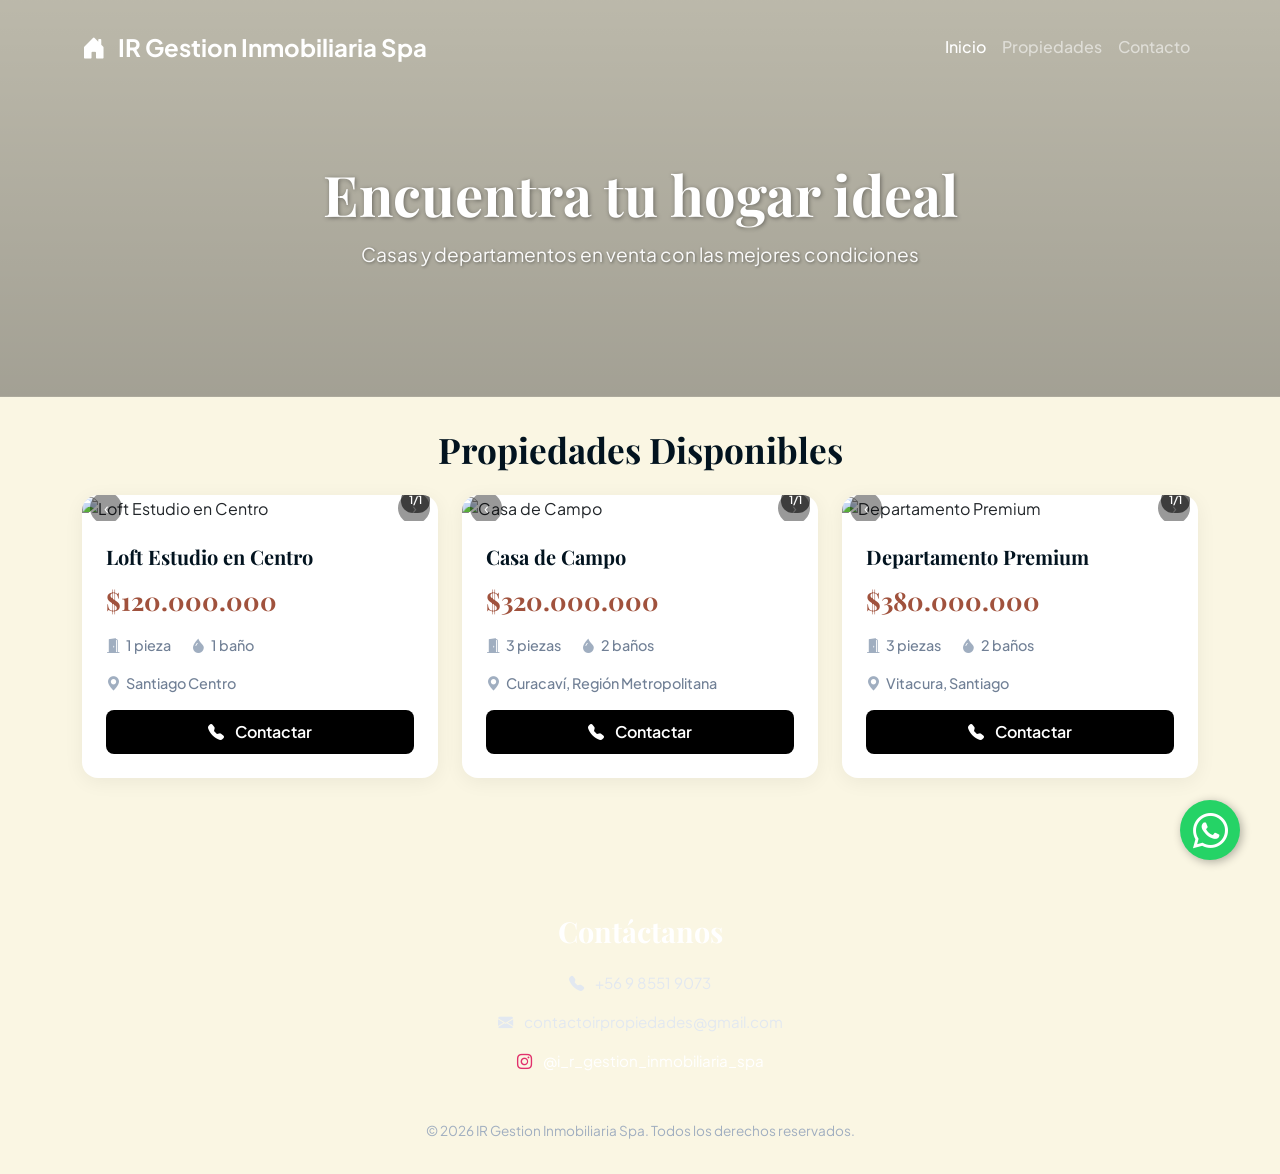
==== index.html @ 055c5210 "version mejorada web" ====
<!DOCTYPE html>
<html lang="es">
<head>
    <meta charset="UTF-8">
    <meta name="viewport" content="width=device-width, initial-scale=1.0">
    <meta name="description" content="Catálogo de propiedades en venta - Casas y departamentos">
    <title>Corredora de Propiedades</title>
    
    <link class="rounded-circle" rel="icon" type="image/jpeg" href="imagenes/Logo_Principal.jpeg">
    
    <link href="https://cdn.jsdelivr.net/npm/bootstrap@5.3.3/dist/css/bootstrap.min.css" rel="stylesheet">
    <link rel="stylesheet" href="https://cdn.jsdelivr.net/npm/bootstrap-icons@1.11.3/font/bootstrap-icons.min.css">
    
    <link rel="preconnect" href="https://fonts.googleapis.com">
    <link rel="preconnect" href="https://fonts.gstatic.com" crossorigin>
    <link href="https://fonts.googleapis.com/css2?family=Plus+Jakarta+Sans:wght@400;500;600;700&family=Playfair+Display:ital,wght@0,600;0,700;1,400&display=swap" rel="stylesheet">
    
    <style>
        :root {
            --primary-color: #141b22;
            --secondary-color: #02131f;
            --accent-color: #a0523d; /* Tono café/terracota elegante que se ve en la imagen */
        }
        
        body {
            font-family: 'Plus Jakarta Sans', sans-serif;
            background-color: #faf6e3;
            color: #2d3748;
        }
        
        /* Navbar completamente transparente y flotando sobre el contenido */
        .navbar {
            background-color: transparent ; 
            backdrop-filter: none ;        
            box-shadow: none;                                
            padding-top: 1.5rem;
            padding-bottom: 1.5rem;
            position: absolute;                               
            width: 100%;
            top: 0;
            left: 0;
            z-index: 1000;                                   
        }
        
        .navbar-brand {
            font-family: 'Plus Jakarta Sans', sans-serif;
            font-weight: 700;
            font-size: 1.5rem;
        }

        .navbar-nav .nav-link {
            font-weight: 500;
            font-size: 1rem;
        }
        
        /* HERO SECTION */
        .hero-section {
            background-image: linear-gradient(rgba(0, 0, 0, 0.25), rgba(0, 0, 0, 0.35)), url('imagenes/Habitacion_fondo.png');
            background-size: cover;
            background-position: center;
            background-repeat: no-repeat;
            color: rgb(255, 255, 255);
            padding: 10rem 0 7rem 0; 
            text-align: center;
            margin-bottom: 2rem;
            position: relative;
        }
        
        .hero-section h1 {
            font-family: 'Playfair Display', serif;
            font-weight: 700;
            font-size: 3.5rem;
            margin-bottom: 0.8rem;
            text-shadow: 1px 1px 4px rgba(0, 0, 0, 0.4);
        }
        
        .hero-section p {
            font-family: 'Plus Jakarta Sans', sans-serif;
            font-size: 1.2rem;
            font-weight: 400;
            opacity: 0.95;
            text-shadow: 1px 1px 3px rgba(0, 0, 0, 0.4);
        }

        /* Sección títulos de catálogo */
        h2.text-center {
            font-family: 'Playfair Display', serif;
            font-weight: 700;
            color: var(--secondary-color);
            font-size: 2.2rem;
        }
        
        /* Tarjetas de propiedades */
        .property-card {
            border: none;
            border-radius: 16px;
            overflow: hidden;
            box-shadow: 0 4px 20px rgba(0,0,0,0.06);
            transition: transform 0.3s ease, box-shadow 0.3s ease;
            height: 100%;
            background-color: #ffffff;
        }
        
        .property-card:hover {
            transform: translateY(-5px);
            box-shadow: 0 10px 30px rgba(0,0,0,0.12);
        }
        
        .property-card img {
            height: 220px;
            object-fit: cover;
            width: 100%;
        }
        
        .property-card .card-body {
            padding: 1.5rem;
        }
        
        .property-card .card-title {
            font-family: 'Playfair Display', serif;
            font-weight: 700;
            font-size: 1.25rem;
            margin-bottom: 0.75rem;
            color: var(--secondary-color);
        }
        
        .property-card .price {
            font-family: 'Playfair Display', serif;
            font-size: 1.6rem;
            font-weight: 700;
            color: var(--accent-color);
            margin-bottom: 1rem;
        }
        
        .property-card .features {
            display: flex;
            gap: 1.2rem;
            flex-wrap: wrap;
            margin-bottom: 1rem;
        }
        
        .property-card .feature {
            display: flex;
            align-items: center;
            gap: 0.4rem;
            font-size: 0.9rem;
            color: #718096;
            font-weight: 500;
        }
        
        .property-card .feature i {
            color: #a0aec0;
        }
        
        .property-card .location {
            display: flex;
            align-items: center;
            gap: 0.4rem;
            font-size: 0.9rem;
            color: #718096;
            font-weight: 500;
        }
        
        .property-card .location i {
            color: #a0aec0;
        }
        
        .btn-contact {
            background-color: #000000; /* Se restauró el color turquesa/celeste de tu diseño original */
            border: none;
            padding: 0.6rem 1.5rem;
            font-weight: 600;
            border-radius: 8px;
            transition: background-color 0.3s ease;
        }
        
        .btn-contact:hover {
            background-color: #86898a;
        }
        
        /* FOOTER CON LA IMAGEN DE FONDO */
        footer {
            background-image: url('imagenes/Fondo_negro.png');
            background-size: cover;
            background-position: center;
            background-repeat: no-repeat;
            color: rgb(255, 255, 255);
            padding: 4.5rem 0 2rem 0;
            margin-top: 4rem;
            text-align: center;
        }

        footer h4 {
            font-family: 'Playfair Display', serif;
            font-weight: 700;
            font-size: 1.8rem;
            margin-bottom: 1.5rem;
        }

        footer p {
            font-weight: 400;
            font-size: 0.95rem;
            color: #e2e8f0;
        }
        
        @media (max-width: 768px) {
            .hero-section h1 {
                font-size: 2.3rem;
            }
            
            .hero-section p {
                font-size: 1.1rem;
            }
            
            .property-card img {
                height: 190px;
            }
        }

        /* Carrusel de imágenes en tarjeta */
        .image-carousel {
            position: relative;
            overflow: hidden;
        }

        .image-carousel img {
            width: 100%;
            height: 220px;
            object-fit: cover;
        }

        .carousel-nav {
            position: absolute;
            top: 50%;
            transform: translateY(-50%);
            background: rgba(0, 0, 0, 0.4);
            color: white;
            border: none;
            width: 32px;
            height: 32px;
            border-radius: 50%;
            cursor: pointer;
            display: flex;
            align-items: center;
            justify-content: center;
            font-size: 16px;
            transition: background 0.3s ease;
            z-index: 10;
        }

        .carousel-nav:hover {
            background: rgba(0, 0, 0, 0.7);
        }

        .carousel-prev { left: 8px; }
        .carousel-next { right: 8px; }

        .image-counter {
            position: absolute;
            bottom: 8px;
            right: 8px;
            background: rgba(0, 0, 0, 0.6);
            color: white;
            padding: 4px 8px;
            border-radius: 12px;
            font-size: 11px;
            font-weight: 600;
            z-index: 10;
        }

        /* Botón flotante de WhatsApp */
        .wsp-flotante {
            position: fixed;
            width: 60px;
            height: 60px;
            bottom: 40px;
            right: 40px;
            background-color: #25d366;
            color: #fff !important;
            border-radius: 50%;
            text-align: center;
            font-size: 35px;
            box-shadow: 2px 2px 10px rgba(0, 0, 0, 0.3);
            z-index: 100;
            display: flex;
            align-items: center;
            justify-content: center;
            text-decoration: none;
            transition: transform 0.3s ease, background-color 0.3s ease;
        }

        .wsp-flotante:hover {
            background-color: #20ba5a;
            transform: scale(1.1);
        }

        @media (max-width: 768px) {
            .wsp-flotante {
                width: 50px;
                height: 50px;
                bottom: 20px;
                right: 20px;
                font-size: 28px;
            }
        }
    </style>
</head>
<body>
    <nav class="navbar navbar-expand-lg navbar-dark">
        <div class="container">
            <a class="navbar-brand" href="#">
                <i class="bi bi-house-door-fill me-2"></i>
                IR Gestion Inmobiliaria Spa
            </a>
            <button class="navbar-toggler" type="button" data-bs-toggle="collapse" data-bs-target="#navbarNav" aria-controls="navbarNav" aria-expanded="false" aria-label="Toggle navigation">
                <span class="navbar-toggler-icon"></span>
            </button>
            <div class="collapse navbar-collapse" id="navbarNav">
                <ul class="navbar-nav ms-auto">
                    <li class="nav-item">
                        <a class="nav-link active" href="#">Inicio</a>
                    </li>
                    <li class="nav-item">
                        <a class="nav-link" href="#propiedades">Propiedades</a>
                    </li>
                    <li class="nav-item">
                        <a class="nav-link" href="#contacto">Contacto</a>
                    </li>
                </ul>
            </div>
        </div>
    </nav>

    <section class="hero-section">
        <div class="container">
            <h1>Encuentra tu hogar ideal</h1>
            <p>Casas y departamentos en venta con las mejores condiciones</p>
        </div>
    </section>

    <section id="propiedades" class="container mb-5">
        <div class="row">
            <div class="col-12">
                <h2 class="text-center mb-4">Propiedades Disponibles</h2>
            </div>
        </div>
        <div id="contenedor-propiedades" class="row g-4">
        </div>
    </section>

    <footer id="contacto">
        <div class="container">
            <div class="row">
                <div class="col-12">
                    <h4>Contáctanos</h4>
                    <p class="mb-3">
                        <i class="bi bi-telephone-fill me-2"></i>
                        +56 9 8551 9073
                    </p>
                    <p class="mb-3">
                        <i class="bi bi-envelope-fill me-2"></i>
                        contactoirpropiedades@gmail.com
                    </p>
                    <p class="mb-0">
                        <a href="https://www.instagram.com/i_r_gestion_inmobiliaria_spa?utm_source=qr&igsh=MTY5bW90eXdjNnJreQ==" 
                           target="_blank" 
                           style="color: white; text-decoration: none; transition: opacity 0.3s;"
                           onmouseover="this.style.opacity='0.8'"
                           onmouseout="this.style.opacity='1'">
                            <i class="bi bi-instagram me-2" style="color: #e1306c;"></i>
                            @i_r_gestion_inmobiliaria_spa
                        </a>
                    </p>
                </div>
            </div>
            <hr class="my-4" style="border-color: rgba(255,255,255,0.15);">
            <p class="mb-0" style="font-size: 0.85rem; color: #a0aec0;">&copy; 2026 IR Gestion Inmobiliaria Spa. Todos los derechos reservados.</p>
        </div>
    </footer>

    <div class="modal fade" id="visorImagenModal" tabindex="-1" aria-hidden="true">
      <div class="modal-dialog modal-dialog-centered modal-lg">
        <div class="modal-content" style="background: rgba(0,0,0,0.9); border: none; border-radius: 12px;">
          <div class="modal-header" style="border: none; padding: 10px 20px 0 0;">
            <button type="button" class="btn-close btn-close-white ms-auto" data-bs-dismiss="modal" aria-label="Close"></button>
          </div>
          <div class="modal-body text-center p-4">
            <img id="imagenGrandeVisor" src="" alt="Vista ampliada" style="max-width: 100%; max-height: 80vh; object-fit: contain; border-radius: 8px; box-shadow: 0 4px 20px rgba(0,0,0,0.5);">
          </div>
        </div>
      </div>
    </div>

    <a href="https://wa.me/56985519073?text=Hola,%20vengo%20de%20la%20p%C3%A1gina%20web%20y%20me%20gustar%C3%ADa%20hacer%20una%20consulta." 
       target="_blank" 
       class="wsp-flotante">
        <i class="bi bi-whatsapp"></i>
    </a>

    <script src="https://cdn.jsdelivr.net/npm/bootstrap@5.3.3/dist/js/bootstrap.bundle.min.js"></script>
    <script src="app.js"></script>

    <script>
        document.addEventListener("DOMContentLoaded", function() {
            const datosLocales = localStorage.getItem('propiedades_local');
            if (datosLocales) {
                const propiedades = JSON.parse(datosLocales);
                const contenedor = document.getElementById("contenedor-propiedades");
                
                if (contenedor) {
                    contenedor.innerHTML = "";
                    
                    propiedades.forEach((p, idx) => {
                        const imagenes = (p.imagenes && p.imagenes.length > 0) ? p.imagenes : [p.imagen || 'images/casa1.jpg'];
                        const primeraImagen = imagenes[0];

                        const cardId = `propiedad-${idx}`;
                        const imgId = `img-${idx}`;
                        const counterId = `counter-${idx}`;
                        
                        const sufijoPrecio = p.tipoPrecio ? p.tipoPrecio : "/ Mes";

                        contenedor.innerHTML += `
                            <div class="col-12 col-md-6 col-lg-4">
                                <div class="property-card card" data-propiedad-id="${idx}">
                                    <div class="image-carousel">
                                        <button class="carousel-nav carousel-prev" onclick="cambiarImagen('${cardId}', -1)">‹</button>
                                        <img id="${imgId}" src="${primeraImagen}" alt="${p.titulo}" data-current-index="0" style="cursor: pointer;" onclick="abrirVisor('${imgId}')">
                                        <button class="carousel-nav carousel-next" onclick="cambiarImagen('${cardId}', 1)">›</button>
                                        <div id="${counterId}" class="image-counter">1/${imagenes.length}</div>
                                    </div>
                                    <div class="card-body">
                                        <h5 class="card-title">${p.titulo}.</h5>
                                        
                                        <div class="price">$${p.precio} ${sufijoPrecio}</div>
                                        
                                        <div class="features mb-3">
                                            <div class="feature"><i class="bi bi-door-open"></i> ${p.piezas} piezas</div>
                                            <div class="feature"><i class="bi bi-droplet"></i> ${p.banos} baños</div>
                                        </div>
                                        <div class="location mb-3"><i class="bi bi-geo-alt"></i> ${p.ubicacion}</div>
                                        
                                        <a href="https://wa.me/56985519073?text=${encodeURIComponent(`Hola, estoy interesado en la propiedad: ${p.titulo}`)}" 
                                           target="_blank" 
                                           class="btn btn-contact text-white w-100 d-flex align-items-center justify-content-center" 
                                           style="text-decoration: none;">
                                            <i class="bi bi-whatsapp me-2"></i>Contactar
                                        </a>
                                    </div>
                                </div>
                            </div>
                        `;

                        setTimeout(() => {
                            const cardElement = document.querySelector(`[data-propiedad-id="${idx}"]`);
                            if (cardElement) {
                                cardElement.dataset.imagenes = JSON.stringify(imagenes);
                                cardElement.dataset.currentIndex = 0;
                            }
                        }, 0);
                    });
                }
            }
        });

        function cambiarImagen(cardId, direction) {
            const idx = cardId.replace('propiedad-', '');
            const imgElement = document.getElementById(`img-${idx}`);
            const counterElement = document.getElementById(`counter-${idx}`);
            
            const datosLocales = localStorage.getItem('propiedades_local');
            if (datosLocales) {
                const propiedades = JSON.parse(datosLocales);
                const propiedad = propiedades[idx];
                
                if (propiedad) {
                    const imagenes = (propiedad.imagenes && propiedad.imagenes.length > 0) ? propiedad.imagenes : [propiedad.imagen || 'images/casa1.jpg'];
                    
                    let currentIndex = parseInt(imgElement.dataset.currentIndex || 0);
                    
                    currentIndex += direction;
                    if (currentIndex < 0) {
                        currentIndex = imagenes.length - 1;
                    } else if (currentIndex >= imagenes.length) {
                        currentIndex = 0;
                    }
                    
                    imgElement.src = imagenes[currentIndex];
                    imgElement.dataset.currentIndex = currentIndex;
                    counterElement.textContent = `${currentIndex + 1}/${imagenes.length}`;
                }
            }
        }

        function abrirVisor(imgId) {
            const imgPequeña = document.getElementById(imgId);
            const imgGrande = document.getElementById('imagenGrandeVisor');
            
            if (imgPequeña && imgGrande) {
                imgGrande.src = imgPequeña.src;
                const miModal = new bootstrap.Modal(document.getElementById('visorImagenModal'));
                miModal.show();
            }
        }
    </script>
</body>
</html>
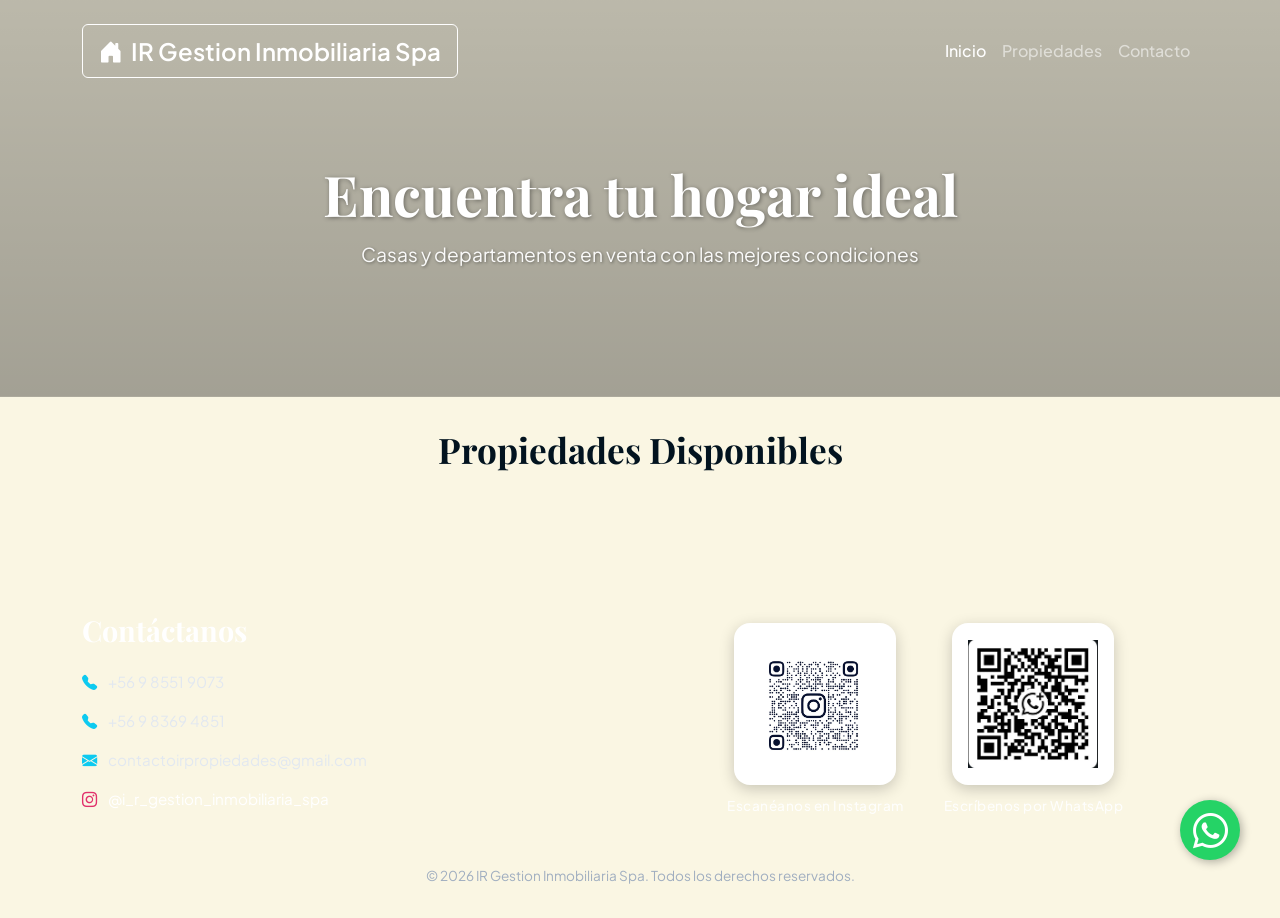
==== commit 985e33ee: "subido2.1" ====
--- a/index.html
+++ b/index.html
@@ -11,312 +11,24 @@
     <link href="https://cdn.jsdelivr.net/npm/bootstrap@5.3.3/dist/css/bootstrap.min.css" rel="stylesheet">
     <link rel="stylesheet" href="https://cdn.jsdelivr.net/npm/bootstrap-icons@1.11.3/font/bootstrap-icons.min.css">
     
-    <link rel="preconnect" href="https://fonts.googleapis.com">
-    <link rel="preconnect" href="https://fonts.gstatic.com" crossorigin>
+    <link class="preconnect" href="https://fonts.googleapis.com">
+    <link class="preconnect" href="https://fonts.gstatic.com" crossorigin>
     <link href="https://fonts.googleapis.com/css2?family=Plus+Jakarta+Sans:wght@400;500;600;700&family=Playfair+Display:ital,wght@0,600;0,700;1,400&display=swap" rel="stylesheet">
     
-    <style>
-        :root {
-            --primary-color: #141b22;
-            --secondary-color: #02131f;
-            --accent-color: #a0523d; /* Tono café/terracota elegante que se ve en la imagen */
-        }
-        
-        body {
-            font-family: 'Plus Jakarta Sans', sans-serif;
-            background-color: #faf6e3;
-            color: #2d3748;
-        }
-        
-        /* Navbar completamente transparente y flotando sobre el contenido */
-        .navbar {
-            background-color: transparent ; 
-            backdrop-filter: none ;        
-            box-shadow: none;                                
-            padding-top: 1.5rem;
-            padding-bottom: 1.5rem;
-            position: absolute;                               
-            width: 100%;
-            top: 0;
-            left: 0;
-            z-index: 1000;                                   
-        }
-        
-        .navbar-brand {
-            font-family: 'Plus Jakarta Sans', sans-serif;
-            font-weight: 700;
-            font-size: 1.5rem;
-        }
-
-        .navbar-nav .nav-link {
-            font-weight: 500;
-            font-size: 1rem;
-        }
-        
-        /* HERO SECTION */
-        .hero-section {
-            background-image: linear-gradient(rgba(0, 0, 0, 0.25), rgba(0, 0, 0, 0.35)), url('imagenes/Habitacion_fondo.png');
-            background-size: cover;
-            background-position: center;
-            background-repeat: no-repeat;
-            color: rgb(255, 255, 255);
-            padding: 10rem 0 7rem 0; 
-            text-align: center;
-            margin-bottom: 2rem;
-            position: relative;
-        }
-        
-        .hero-section h1 {
-            font-family: 'Playfair Display', serif;
-            font-weight: 700;
-            font-size: 3.5rem;
-            margin-bottom: 0.8rem;
-            text-shadow: 1px 1px 4px rgba(0, 0, 0, 0.4);
-        }
-        
-        .hero-section p {
-            font-family: 'Plus Jakarta Sans', sans-serif;
-            font-size: 1.2rem;
-            font-weight: 400;
-            opacity: 0.95;
-            text-shadow: 1px 1px 3px rgba(0, 0, 0, 0.4);
-        }
-
-        /* Sección títulos de catálogo */
-        h2.text-center {
-            font-family: 'Playfair Display', serif;
-            font-weight: 700;
-            color: var(--secondary-color);
-            font-size: 2.2rem;
-        }
-        
-        /* Tarjetas de propiedades */
-        .property-card {
-            border: none;
-            border-radius: 16px;
-            overflow: hidden;
-            box-shadow: 0 4px 20px rgba(0,0,0,0.06);
-            transition: transform 0.3s ease, box-shadow 0.3s ease;
-            height: 100%;
-            background-color: #ffffff;
-        }
-        
-        .property-card:hover {
-            transform: translateY(-5px);
-            box-shadow: 0 10px 30px rgba(0,0,0,0.12);
-        }
-        
-        .property-card img {
-            height: 220px;
-            object-fit: cover;
-            width: 100%;
-        }
-        
-        .property-card .card-body {
-            padding: 1.5rem;
-        }
-        
-        .property-card .card-title {
-            font-family: 'Playfair Display', serif;
-            font-weight: 700;
-            font-size: 1.25rem;
-            margin-bottom: 0.75rem;
-            color: var(--secondary-color);
-        }
-        
-        .property-card .price {
-            font-family: 'Playfair Display', serif;
-            font-size: 1.6rem;
-            font-weight: 700;
-            color: var(--accent-color);
-            margin-bottom: 1rem;
-        }
-        
-        .property-card .features {
-            display: flex;
-            gap: 1.2rem;
-            flex-wrap: wrap;
-            margin-bottom: 1rem;
-        }
-        
-        .property-card .feature {
-            display: flex;
-            align-items: center;
-            gap: 0.4rem;
-            font-size: 0.9rem;
-            color: #718096;
-            font-weight: 500;
-        }
-        
-        .property-card .feature i {
-            color: #a0aec0;
-        }
-        
-        .property-card .location {
-            display: flex;
-            align-items: center;
-            gap: 0.4rem;
-            font-size: 0.9rem;
-            color: #718096;
-            font-weight: 500;
-        }
-        
-        .property-card .location i {
-            color: #a0aec0;
-        }
-        
-        .btn-contact {
-            background-color: #000000; /* Se restauró el color turquesa/celeste de tu diseño original */
-            border: none;
-            padding: 0.6rem 1.5rem;
-            font-weight: 600;
-            border-radius: 8px;
-            transition: background-color 0.3s ease;
-        }
-        
-        .btn-contact:hover {
-            background-color: #86898a;
-        }
-        
-        /* FOOTER CON LA IMAGEN DE FONDO */
-        footer {
-            background-image: url('imagenes/Fondo_negro.png');
-            background-size: cover;
-            background-position: center;
-            background-repeat: no-repeat;
-            color: rgb(255, 255, 255);
-            padding: 4.5rem 0 2rem 0;
-            margin-top: 4rem;
-            text-align: center;
-        }
-
-        footer h4 {
-            font-family: 'Playfair Display', serif;
-            font-weight: 700;
-            font-size: 1.8rem;
-            margin-bottom: 1.5rem;
-        }
-
-        footer p {
-            font-weight: 400;
-            font-size: 0.95rem;
-            color: #e2e8f0;
-        }
-        
-        @media (max-width: 768px) {
-            .hero-section h1 {
-                font-size: 2.3rem;
-            }
-            
-            .hero-section p {
-                font-size: 1.1rem;
-            }
-            
-            .property-card img {
-                height: 190px;
-            }
-        }
-
-        /* Carrusel de imágenes en tarjeta */
-        .image-carousel {
-            position: relative;
-            overflow: hidden;
-        }
-
-        .image-carousel img {
-            width: 100%;
-            height: 220px;
-            object-fit: cover;
-        }
-
-        .carousel-nav {
-            position: absolute;
-            top: 50%;
-            transform: translateY(-50%);
-            background: rgba(0, 0, 0, 0.4);
-            color: white;
-            border: none;
-            width: 32px;
-            height: 32px;
-            border-radius: 50%;
-            cursor: pointer;
-            display: flex;
-            align-items: center;
-            justify-content: center;
-            font-size: 16px;
-            transition: background 0.3s ease;
-            z-index: 10;
-        }
-
-        .carousel-nav:hover {
-            background: rgba(0, 0, 0, 0.7);
-        }
-
-        .carousel-prev { left: 8px; }
-        .carousel-next { right: 8px; }
-
-        .image-counter {
-            position: absolute;
-            bottom: 8px;
-            right: 8px;
-            background: rgba(0, 0, 0, 0.6);
-            color: white;
-            padding: 4px 8px;
-            border-radius: 12px;
-            font-size: 11px;
-            font-weight: 600;
-            z-index: 10;
-        }
-
-        /* Botón flotante de WhatsApp */
-        .wsp-flotante {
-            position: fixed;
-            width: 60px;
-            height: 60px;
-            bottom: 40px;
-            right: 40px;
-            background-color: #25d366;
-            color: #fff !important;
-            border-radius: 50%;
-            text-align: center;
-            font-size: 35px;
-            box-shadow: 2px 2px 10px rgba(0, 0, 0, 0.3);
-            z-index: 100;
-            display: flex;
-            align-items: center;
-            justify-content: center;
-            text-decoration: none;
-            transition: transform 0.3s ease, background-color 0.3s ease;
-        }
-
-        .wsp-flotante:hover {
-            background-color: #20ba5a;
-            transform: scale(1.1);
-        }
-
-        @media (max-width: 768px) {
-            .wsp-flotante {
-                width: 50px;
-                height: 50px;
-                bottom: 20px;
-                right: 20px;
-                font-size: 28px;
-            }
-        }
-    </style>
+    <link rel="stylesheet" href="styles.css">
 </head>
 <body>
-    <nav class="navbar navbar-expand-lg navbar-dark">
-        <div class="container">
-            <a class="navbar-brand" href="#">
-                <i class="bi bi-house-door-fill me-2"></i>
-                IR Gestion Inmobiliaria Spa
-            </a>
-            <button class="navbar-toggler" type="button" data-bs-toggle="collapse" data-bs-target="#navbarNav" aria-controls="navbarNav" aria-expanded="false" aria-label="Toggle navigation">
-                <span class="navbar-toggler-icon"></span>
-            </button>
-            <div class="collapse navbar-collapse" id="navbarNav">
-                <ul class="navbar-nav ms-auto">
+   <nav class="navbar navbar-expand-lg navbar-dark">
+    <div class="container">
+        <a class="navbar-brand border border-white text-white px-3 py-2 rounded d-inline-flex align-items-center" href="#" style="font-weight: 600;">
+            <i class="bi bi-house-door-fill me-2 text-white"></i>
+            IR Gestion Inmobiliaria Spa
+        </a>
+        <button class="navbar-toggler" type="button" data-bs-toggle="collapse" data-bs-target="#navbarNav" aria-controls="navbarNav" aria-expanded="false" aria-label="Toggle navigation">
+            <span class="navbar-toggler-icon"></span>
+        </button>
+        <div class="collapse navbar-collapse" id="navbarNav">
+            <ul class="navbar-nav ms-auto">
                     <li class="nav-item">
                         <a class="nav-link active" href="#">Inicio</a>
                     </li>
@@ -345,20 +57,24 @@
             </div>
         </div>
         <div id="contenedor-propiedades" class="row g-4">
-        </div>
+            </div>
     </section>
 
     <footer id="contacto">
         <div class="container">
-            <div class="row">
-                <div class="col-12">
+            <div class="row align-items-center">
+                <div class="col-12 col-md-6 text-md-start text-center mb-4 mb-md-0">
                     <h4>Contáctanos</h4>
                     <p class="mb-3">
-                        <i class="bi bi-telephone-fill me-2"></i>
+                        <i class="bi bi-telephone-fill me-2 text-info"></i>
                         +56 9 8551 9073
                     </p>
                     <p class="mb-3">
-                        <i class="bi bi-envelope-fill me-2"></i>
+                        <i class="bi bi-telephone-fill me-2 text-info"></i>
+                        +56 9 8369 4851
+                    </p>
+                    <p class="mb-3">
+                        <i class="bi bi-envelope-fill me-2 text-info"></i>
                         contactoirpropiedades@gmail.com
                     </p>
                     <p class="mb-0">
@@ -372,9 +88,30 @@
                         </a>
                     </p>
                 </div>
+
+                <div class="col-12 col-md-6 text-center">
+                    <div class="qr-wrapper">
+                        <div>
+                            <div class="qr-container">
+                                <img src="imagenes/qr_instagram.jpeg" alt="QR Instagram" class="qr-img">
+                            </div>
+                            <div class="qr-box-text">Escanéanos en Instagram</div>
+                        </div>
+                        
+                        <div>
+                            <div class="qr-container">
+                                <img src="imagenes/qr_wsp.jpeg" alt="QR WhatsApp" class="qr-img">
+                            </div>
+                            <div class="qr-box-text">Escríbenos por WhatsApp</div>
+                        </div>
+                    </div>
+                </div>
             </div>
+
             <hr class="my-4" style="border-color: rgba(255,255,255,0.15);">
-            <p class="mb-0" style="font-size: 0.85rem; color: #a0aec0;">&copy; 2026 IR Gestion Inmobiliaria Spa. Todos los derechos reservados.</p>
+            <div class="text-center">
+                <p class="mb-0" style="font-size: 0.85rem; color: #a0aec0;">&copy; 2026 IR Gestion Inmobiliaria Spa. Todos los derechos reservados.</p>
+            </div>
         </div>
     </footer>
 
@@ -398,110 +135,5 @@
     </a>
 
     <script src="https://cdn.jsdelivr.net/npm/bootstrap@5.3.3/dist/js/bootstrap.bundle.min.js"></script>
-    <script src="app.js"></script>
-
-    <script>
-        document.addEventListener("DOMContentLoaded", function() {
-            const datosLocales = localStorage.getItem('propiedades_local');
-            if (datosLocales) {
-                const propiedades = JSON.parse(datosLocales);
-                const contenedor = document.getElementById("contenedor-propiedades");
-                
-                if (contenedor) {
-                    contenedor.innerHTML = "";
-                    
-                    propiedades.forEach((p, idx) => {
-                        const imagenes = (p.imagenes && p.imagenes.length > 0) ? p.imagenes : [p.imagen || 'images/casa1.jpg'];
-                        const primeraImagen = imagenes[0];
-
-                        const cardId = `propiedad-${idx}`;
-                        const imgId = `img-${idx}`;
-                        const counterId = `counter-${idx}`;
-                        
-                        const sufijoPrecio = p.tipoPrecio ? p.tipoPrecio : "/ Mes";
-
-                        contenedor.innerHTML += `
-                            <div class="col-12 col-md-6 col-lg-4">
-                                <div class="property-card card" data-propiedad-id="${idx}">
-                                    <div class="image-carousel">
-                                        <button class="carousel-nav carousel-prev" onclick="cambiarImagen('${cardId}', -1)">‹</button>
-                                        <img id="${imgId}" src="${primeraImagen}" alt="${p.titulo}" data-current-index="0" style="cursor: pointer;" onclick="abrirVisor('${imgId}')">
-                                        <button class="carousel-nav carousel-next" onclick="cambiarImagen('${cardId}', 1)">›</button>
-                                        <div id="${counterId}" class="image-counter">1/${imagenes.length}</div>
-                                    </div>
-                                    <div class="card-body">
-                                        <h5 class="card-title">${p.titulo}.</h5>
-                                        
-                                        <div class="price">$${p.precio} ${sufijoPrecio}</div>
-                                        
-                                        <div class="features mb-3">
-                                            <div class="feature"><i class="bi bi-door-open"></i> ${p.piezas} piezas</div>
-                                            <div class="feature"><i class="bi bi-droplet"></i> ${p.banos} baños</div>
-                                        </div>
-                                        <div class="location mb-3"><i class="bi bi-geo-alt"></i> ${p.ubicacion}</div>
-                                        
-                                        <a href="https://wa.me/56985519073?text=${encodeURIComponent(`Hola, estoy interesado en la propiedad: ${p.titulo}`)}" 
-                                           target="_blank" 
-                                           class="btn btn-contact text-white w-100 d-flex align-items-center justify-content-center" 
-                                           style="text-decoration: none;">
-                                            <i class="bi bi-whatsapp me-2"></i>Contactar
-                                        </a>
-                                    </div>
-                                </div>
-                            </div>
-                        `;
-
-                        setTimeout(() => {
-                            const cardElement = document.querySelector(`[data-propiedad-id="${idx}"]`);
-                            if (cardElement) {
-                                cardElement.dataset.imagenes = JSON.stringify(imagenes);
-                                cardElement.dataset.currentIndex = 0;
-                            }
-                        }, 0);
-                    });
-                }
-            }
-        });
-
-        function cambiarImagen(cardId, direction) {
-            const idx = cardId.replace('propiedad-', '');
-            const imgElement = document.getElementById(`img-${idx}`);
-            const counterElement = document.getElementById(`counter-${idx}`);
-            
-            const datosLocales = localStorage.getItem('propiedades_local');
-            if (datosLocales) {
-                const propiedades = JSON.parse(datosLocales);
-                const propiedad = propiedades[idx];
-                
-                if (propiedad) {
-                    const imagenes = (propiedad.imagenes && propiedad.imagenes.length > 0) ? propiedad.imagenes : [propiedad.imagen || 'images/casa1.jpg'];
-                    
-                    let currentIndex = parseInt(imgElement.dataset.currentIndex || 0);
-                    
-                    currentIndex += direction;
-                    if (currentIndex < 0) {
-                        currentIndex = imagenes.length - 1;
-                    } else if (currentIndex >= imagenes.length) {
-                        currentIndex = 0;
-                    }
-                    
-                    imgElement.src = imagenes[currentIndex];
-                    imgElement.dataset.currentIndex = currentIndex;
-                    counterElement.textContent = `${currentIndex + 1}/${imagenes.length}`;
-                }
-            }
-        }
-
-        function abrirVisor(imgId) {
-            const imgPequeña = document.getElementById(imgId);
-            const imgGrande = document.getElementById('imagenGrandeVisor');
-            
-            if (imgPequeña && imgGrande) {
-                imgGrande.src = imgPequeña.src;
-                const miModal = new bootstrap.Modal(document.getElementById('visorImagenModal'));
-                miModal.show();
-            }
-        }
-    </script>
-</body>
+    <script src="app.js"></script> <script src="main.js"></script> </body>
 </html>
--- a/styles.css
+++ b/styles.css
@@ -0,0 +1,333 @@
+:root {
+    --primary-color: #141b22;
+    --secondary-color: #02131f;
+    --accent-color: #a0523d; /* Tono café/terracota elegante */
+}
+
+body {
+    font-family: 'Plus Jakarta Sans', sans-serif;
+    background-color: #faf6e3;
+    color: #2d3748;
+}
+
+/* Navbar completamente transparente y flotando sobre el contenido */
+.navbar {
+    background-color: transparent; 
+    backdrop-filter: none;        
+    box-shadow: none;                                
+    padding-top: 1.5rem;
+    padding-bottom: 1.5rem;
+    position: absolute;                               
+    width: 100%;
+    top: 0;
+    left: 0;
+    z-index: 1000;                                   
+}
+
+.navbar-brand {
+    font-family: 'Plus Jakarta Sans', sans-serif;
+    font-weight: 700;
+    font-size: 1.5rem;
+}
+
+.navbar-nav .nav-link {
+    font-weight: 500;
+    font-size: 1rem;
+}
+
+/* HERO SECTION */
+.hero-section {
+    background-image: linear-gradient(rgba(0, 0, 0, 0.25), rgba(0, 0, 0, 0.35)), url('imagenes/Habitacion_fondo.png');
+    background-size: cover;
+    background-position: center;
+    background-repeat: no-repeat;
+    color: rgb(255, 255, 255);
+    padding: 10rem 0 7rem 0; 
+    text-align: center;
+    margin-bottom: 2rem;
+    position: relative;
+}
+
+.hero-section h1 {
+    font-family: 'Playfair Display', serif;
+    font-weight: 700;
+    font-size: 3.5rem;
+    margin-bottom: 0.8rem;
+    text-shadow: 1px 1px 4px rgba(0, 0, 0, 0.4);
+}
+
+.hero-section p {
+    font-family: 'Plus Jakarta Sans', sans-serif;
+    font-size: 1.2rem;
+    font-weight: 400;
+    opacity: 0.95;
+    text-shadow: 1px 1px 3px rgba(0, 0, 0, 0.4);
+}
+
+/* Sección títulos de catálogo */
+h2.text-center {
+    font-family: 'Playfair Display', serif;
+    font-weight: 700;
+    color: var(--secondary-color);
+    font-size: 2.2rem;
+}
+
+/* Tarjetas de propiedades */
+.property-card {
+    border: none;
+    border-radius: 16px;
+    overflow: hidden;
+    box-shadow: 0 4px 20px rgba(0,0,0,0.06);
+    transition: transform 0.3s ease, box-shadow 0.3s ease;
+    height: 100%;
+    background-color: #ffffff;
+}
+
+.property-card:hover {
+    transform: translateY(-5px);
+    box-shadow: 0 10px 30px rgba(0,0,0,0.12);
+}
+
+.property-card img {
+    height: 220px;
+    object-fit: cover;
+    width: 100%;
+}
+
+.property-card .card-body {
+    padding: 1.5rem;
+}
+
+.property-card .card-title {
+    font-family: 'Playfair Display', serif;
+    font-weight: 700;
+    font-size: 1.25rem;
+    margin-bottom: 0.75rem;
+    color: var(--secondary-color);
+}
+
+.property-card .price {
+    font-family: 'Playfair Display', serif;
+    font-size: 1.6rem;
+    font-weight: 700;
+    color: var(--accent-color);
+    margin-bottom: 1rem;
+}
+
+.property-card .features {
+    display: flex;
+    gap: 1.2rem;
+    flex-wrap: wrap;
+    margin-bottom: 1rem;
+}
+
+.property-card .feature {
+    display: flex;
+    align-items: center;
+    gap: 0.4rem;
+    font-size: 0.9rem;
+    color: #718096;
+    font-weight: 500;
+}
+
+.property-card .feature i {
+    color: #a0aec0;
+}
+
+.property-card .location {
+    display: flex;
+    align-items: center;
+    gap: 0.4rem;
+    font-size: 0.9rem;
+    color: #718096;
+    font-weight: 500;
+}
+
+.property-card .location i {
+    color: #a0aec0;
+}
+
+.btn-contact {
+    background-color: #6bb4b9; 
+    border: none;
+    padding: 0.6rem 1.5rem;
+    font-weight: 600;
+    border-radius: 8px;
+    transition: background-color 0.3s ease;
+}
+
+.btn-contact:hover {
+    background-color: #559da2;
+}
+
+/* FOOTER CON LA IMAGEN DE FONDO */
+footer {
+    background-image: url('imagenes/Fondo_negro.png');
+    background-size: cover;
+    background-position: center;
+    background-repeat: no-repeat;
+    color: rgb(255, 255, 255);
+    padding: 4.5rem 0 2rem 0;
+    margin-top: 4rem;
+}
+
+footer h4 {
+    font-family: 'Playfair Display', serif;
+    font-weight: 700;
+    font-size: 1.8rem;
+    margin-bottom: 1.5rem;
+}
+
+footer p {
+    font-weight: 400;
+    font-size: 0.95rem;
+    color: #e2e8f0;
+}
+
+/* CONTENEDOR QR CON ZOOM */
+.qr-container {
+    background-color: #ffffff;
+    padding: 16px;
+    border-radius: 16px;
+    display: inline-block;
+    box-shadow: 0 4px 15px rgba(0, 0, 0, 0.2);
+    transition: transform 0.4s cubic-bezier(0.165, 0.84, 0.44, 1), box-shadow 0.4s ease;
+    cursor: pointer;
+}
+
+.qr-container:hover {
+    transform: scale(1.15); /* Corregido a un zoom más estable (1.15) ya que 1.90 puede salirse del contenedor */
+    box-shadow: 0 12px 25px rgba(255, 255, 255, 0.25);
+}
+
+.qr-img {
+    width: 130px;
+    height: 130px;
+    object-fit: contain;
+}
+
+.qr-wrapper {
+    display: flex;
+    justify-content: center;
+    gap: 2.5rem;
+    flex-wrap: wrap;
+    margin-top: 1rem;
+}
+
+.qr-box-text {
+    font-size: 0.85rem;
+    color: #ffffff;
+    margin-top: 0.7rem;
+    font-weight: 500;
+    letter-spacing: 0.5px;
+    opacity: 0.9;
+}
+
+/* Carrusel de imágenes en tarjeta */
+.image-carousel {
+    position: relative;
+    overflow: hidden;
+}
+
+.image-carousel img {
+    width: 100%;
+    height: 220px;
+    object-fit: cover;
+}
+
+.carousel-nav {
+    position: absolute;
+    top: 50%;
+    transform: translateY(-50%);
+    background: rgba(0, 0, 0, 0.4);
+    color: white;
+    border: none;
+    width: 32px;
+    height: 32px;
+    border-radius: 50%;
+    cursor: pointer;
+    display: flex;
+    align-items: center;
+    justify-content: center;
+    font-size: 16px;
+    transition: background 0.3s ease;
+    z-index: 10;
+}
+
+.carousel-nav:hover {
+    background: rgba(0, 0, 0, 0.7);
+}
+
+.carousel-prev { left: 8px; }
+.carousel-next { right: 8px; }
+
+.image-counter {
+    position: absolute;
+    bottom: 8px;
+    right: 8px;
+    background: rgba(0, 0, 0, 0.6);
+    color: white;
+    padding: 4px 8px;
+    border-radius: 12px;
+    font-size: 11px;
+    font-weight: 600;
+    z-index: 10;
+}
+
+/* Botón flotante de WhatsApp */
+.wsp-flotante {
+    position: fixed;
+    width: 60px;
+    height: 60px;
+    bottom: 40px;
+    right: 40px;
+    background-color: #25d366;
+    color: #fff !important;
+    border-radius: 50%;
+    text-align: center;
+    font-size: 35px;
+    box-shadow: 2px 2px 10px rgba(0, 0, 0, 0.3);
+    z-index: 100;
+    display: flex;
+    align-items: center;
+    justify-content: center;
+    text-decoration: none;
+    transition: transform 0.3s ease, background-color 0.3s ease;
+}
+
+.wsp-flotante:hover {
+    background-color: #20ba5a;
+    transform: scale(1.1);
+}
+
+/* MEDIA QUERIES RESPONSIVE */
+@media (max-width: 768px) {
+    .hero-section h1 {
+        font-size: 2.3rem;
+    }
+    
+    .hero-section p {
+        font-size: 1.1rem;
+    }
+    
+    .property-card img {
+        height: 190px;
+    }
+
+    footer {
+        text-align: center !important;
+    }
+
+    .qr-wrapper {
+        margin-top: 2rem;
+        gap: 1.8rem;
+    }
+
+    .wsp-flotante {
+        width: 50px;
+        height: 50px;
+        bottom: 20px;
+        right: 20px;
+        font-size: 28px;
+    }
+}
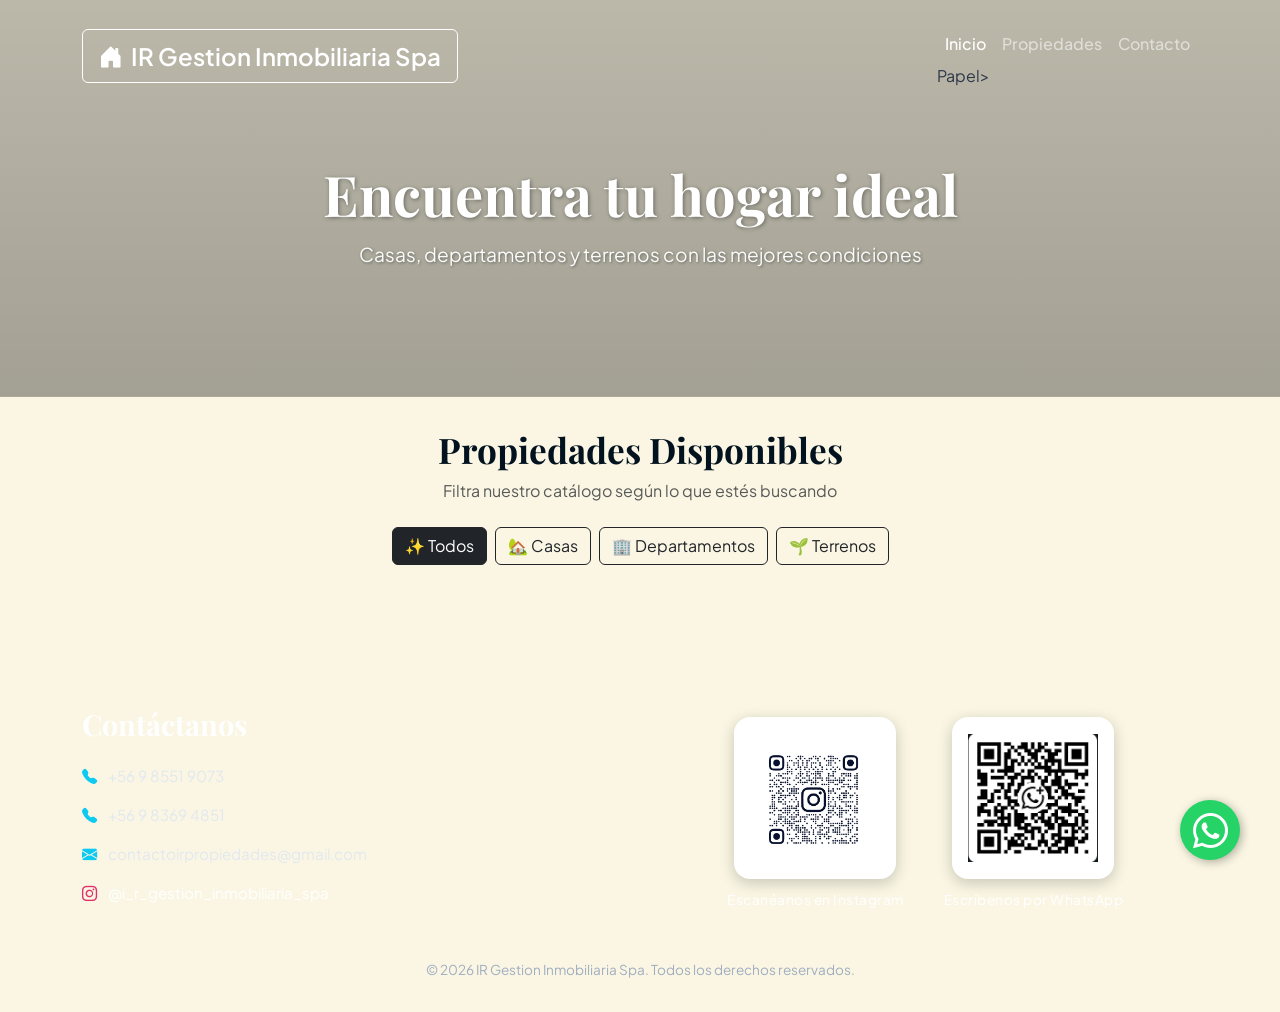
==== commit e928c72c: "2.4" ====
--- a/index.html
+++ b/index.html
@@ -16,6 +16,7 @@
     <link href="https://fonts.googleapis.com/css2?family=Plus+Jakarta+Sans:wght@400;500;600;700&family=Playfair+Display:ital,wght@0,600;0,700;1,400&display=swap" rel="stylesheet">
     
     <link rel="stylesheet" href="styles.css">
+    <script src="https://cdn.jsdelivr.net/npm/@supabase/supabase-js@2"></script>
 </head>
 <body>
    <nav class="navbar navbar-expand-lg navbar-dark">
@@ -31,7 +32,7 @@
             <ul class="navbar-nav ms-auto">
                     <li class="nav-item">
                         <a class="nav-link active" href="#">Inicio</a>
-                    </li>
+                     Papel>
                     <li class="nav-item">
                         <a class="nav-link" href="#propiedades">Propiedades</a>
                     </li>
@@ -46,16 +47,27 @@
     <section class="hero-section">
         <div class="container">
             <h1>Encuentra tu hogar ideal</h1>
-            <p>Casas y departamentos en venta con las mejores condiciones</p>
+            <p>Casas, departamentos y terrenos con las mejores condiciones</p>
         </div>
     </section>
 
     <section id="propiedades" class="container mb-5">
         <div class="row">
             <div class="col-12">
-                <h2 class="text-center mb-4">Propiedades Disponibles</h2>
+                <h2 class="text-center mb-2">Propiedades Disponibles</h2>
+                <p class="text-center text-muted mb-4">Filtra nuestro catálogo según lo que estés buscando</p>
             </div>
         </div>
+
+        <div class="row mb-4">
+            <div class="col-12 d-flex justify-content-center gap-2 flex-wrap">
+                <button class="btn btn-outline-dark active filter-btn" onclick="filtrarCategoria('Todos')">✨ Todos</button>
+                <button class="btn btn-outline-dark filter-btn" onclick="filtrarCategoria('Casa')">🏡 Casas</button>
+                <button class="btn btn-outline-dark filter-btn" onclick="filtrarCategoria('Departamento')">🏢 Departamentos</button>
+                <button class="btn btn-outline-dark filter-btn" onclick="filtrarCategoria('Terreno')">🌱 Terrenos</button>
+            </div>
+        </div>
+
         <div id="contenedor-propiedades" class="row g-4">
             </div>
     </section>
@@ -135,5 +147,6 @@
     </a>
 
     <script src="https://cdn.jsdelivr.net/npm/bootstrap@5.3.3/dist/js/bootstrap.bundle.min.js"></script>
-    <script src="app.js"></script> <script src="main.js"></script> </body>
+    <script src="app.js"></script>
+</body>
 </html>
--- a/styles.css
+++ b/styles.css
@@ -330,4 +330,9 @@
         right: 20px;
         font-size: 28px;
     }
+}
+/* Efecto visual al pasar el cursor sobre la foto del catálogo */
+.image-carousel img:hover {
+    transform: scale(1.02);
+    filter: brightness(0.95);
 }
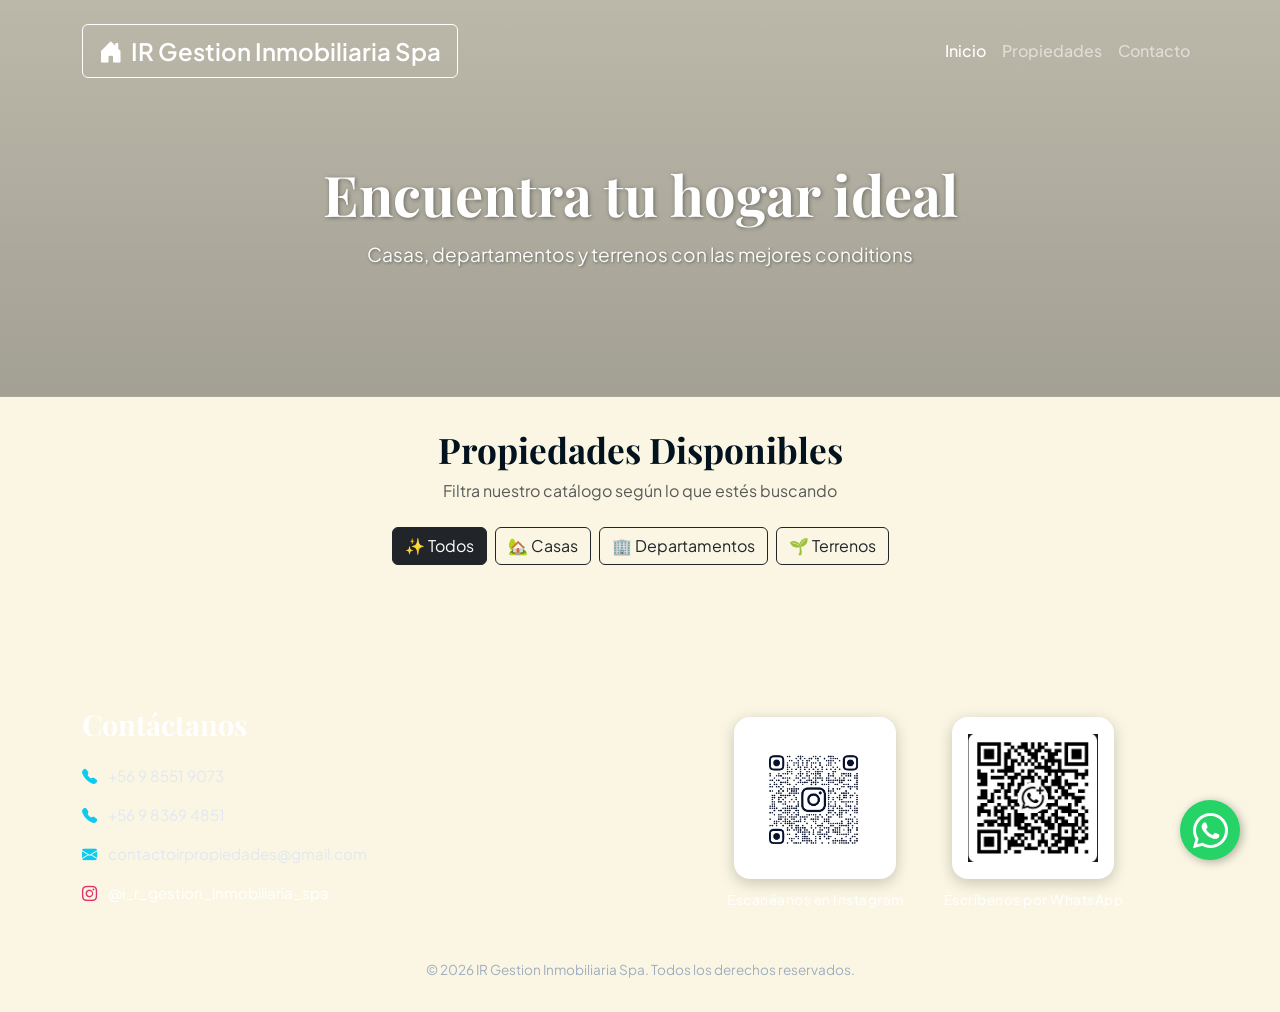
==== commit 8e7f5849: "2.5" ====
--- a/index.html
+++ b/index.html
@@ -32,7 +32,7 @@
             <ul class="navbar-nav ms-auto">
                     <li class="nav-item">
                         <a class="nav-link active" href="#">Inicio</a>
-                     Papel>
+                    </li>
                     <li class="nav-item">
                         <a class="nav-link" href="#propiedades">Propiedades</a>
                     </li>
@@ -47,7 +47,7 @@
     <section class="hero-section">
         <div class="container">
             <h1>Encuentra tu hogar ideal</h1>
-            <p>Casas, departamentos y terrenos con las mejores condiciones</p>
+            <p>Casas, departamentos y terrenos con las mejores conditions</p>
         </div>
     </section>
 
--- a/styles.css
+++ b/styles.css
@@ -1,7 +1,7 @@
 :root {
     --primary-color: #141b22;
     --secondary-color: #02131f;
-    --accent-color: #a0523d; /* Tono café/terracota elegante */
+    --accent-color: #a0523d; 
 }
 
 body {
@@ -196,7 +196,7 @@
 }
 
 .qr-container:hover {
-    transform: scale(1.15); /* Corregido a un zoom más estable (1.15) ya que 1.90 puede salirse del contenedor */
+    transform: scale(1.15); 
     box-shadow: 0 12px 25px rgba(255, 255, 255, 0.25);
 }
 
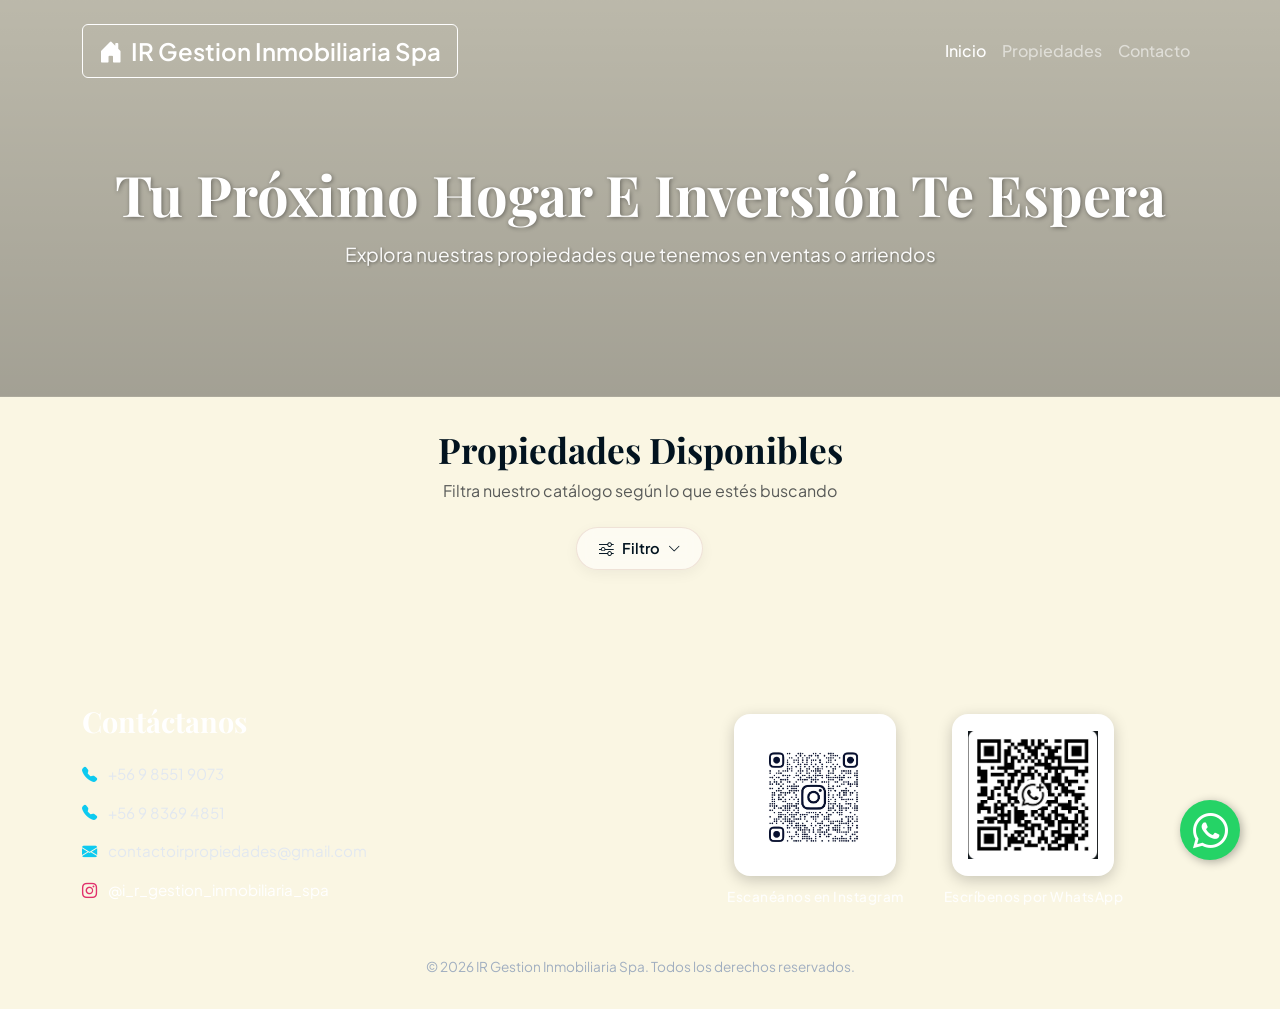
==== commit f48dd3a0: "Add location-based filters and improve property filtering UI - Add dropdown filter panel with region" ====
--- a/index.html
+++ b/index.html
@@ -46,8 +46,8 @@
 
     <section class="hero-section">
         <div class="container">
-            <h1>Encuentra tu hogar ideal</h1>
-            <p>Casas, departamentos y terrenos con las mejores conditions</p>
+            <h1>Tu Próximo Hogar E Inversión Te Espera</h1>
+            <p>Explora nuestras propiedades que tenemos en ventas o arriendos</p>
         </div>
     </section>
 
@@ -59,12 +59,71 @@
             </div>
         </div>
 
-        <div class="row mb-4">
-            <div class="col-12 d-flex justify-content-center gap-2 flex-wrap">
-                <button class="btn btn-outline-dark active filter-btn" onclick="filtrarCategoria('Todos')">✨ Todos</button>
-                <button class="btn btn-outline-dark filter-btn" onclick="filtrarCategoria('Casa')">🏡 Casas</button>
-                <button class="btn btn-outline-dark filter-btn" onclick="filtrarCategoria('Departamento')">🏢 Departamentos</button>
-                <button class="btn btn-outline-dark filter-btn" onclick="filtrarCategoria('Terreno')">🌱 Terrenos</button>
+        <div class="text-center mb-3">
+            <button type="button" class="btn btn-filtro" id="btn-filtro" onclick="toggleFiltros()" aria-expanded="false" aria-controls="panel-filtros">
+                <i class="bi bi-sliders me-2"></i>Filtro
+                <span class="filtro-badge" id="filtro-badge" style="display: none;">0</span>
+                <i class="bi bi-chevron-down ms-2 filtro-chevron"></i>
+            </button>
+        </div>
+
+        <div id="panel-filtros" class="panel-filtros">
+            <div class="panel-filtros-inner">
+                <div class="row mb-3">
+                    <div class="col-12 d-flex justify-content-center gap-2 flex-wrap">
+                        <button class="btn btn-outline-dark active filter-btn" onclick="filtrarCategoria('Todos', this)">✨ Todos</button>
+                        <button class="btn btn-outline-dark filter-btn" onclick="filtrarCategoria('Casa', this)">🏡 Casas</button>
+                        <button class="btn btn-outline-dark filter-btn" onclick="filtrarCategoria('Departamento', this)">🏢 Departamentos</button>
+                        <button class="btn btn-outline-dark filter-btn" onclick="filtrarCategoria('Terreno', this)">🌱 Terrenos</button>
+                    </div>
+                </div>
+
+                <div class="row mb-4">
+                    <div class="col-12">
+                        <div class="filtros-ubicacion">
+                            <div class="filtros-header">
+                                <div class="filtros-icon">
+                                    <i class="bi bi-geo-alt-fill"></i>
+                                </div>
+                                <div>
+                                    <h5 class="filtros-titulo">Encuentra tu propiedad</h5>
+                                    <p class="filtros-subtitulo">Filtra por categoría, región y comuna</p>
+                                </div>
+                            </div>
+
+                            <div class="row g-3 align-items-end">
+                                <div class="col-12 col-md-5">
+                                    <label for="filtro-region" class="form-label">
+                                        <i class="bi bi-map-fill me-1"></i>Región
+                                    </label>
+                                    <div class="filtro-select-wrapper">
+                                        <i class="bi bi-map filtro-select-icon"></i>
+                                        <select id="filtro-region" class="form-select" onchange="cambiarRegion(this.value)">
+                                            <option value="V Región de Valparaíso" selected>V Región de Valparaíso</option>
+                                            <option value="Todas las regiones">Todas las regiones</option>
+                                        </select>
+                                    </div>
+                                </div>
+                                <div class="col-12 col-md-5">
+                                    <label for="filtro-ciudad" class="form-label">
+                                        <i class="bi bi-pin-map-fill me-1"></i>Ciudad / Comuna
+                                    </label>
+                                    <div class="filtro-select-wrapper">
+                                        <i class="bi bi-geo-alt filtro-select-icon"></i>
+                                        <select id="filtro-ciudad" class="form-select" onchange="cambiarCiudad(this.value)">
+                                            <option value="Todas las ciudades">Todas las ciudades</option>
+                                        </select>
+                                    </div>
+                                </div>
+                                <div class="col-12 col-md-2">
+                                    <button type="button" class="btn btn-limpiar-filtros" onclick="limpiarFiltros()">
+                                        <i class="bi bi-arrow-counterclockwise me-1"></i>Limpiar filtros
+                                    </button>
+                                </div>
+                            </div>
+                        </div>
+                    </div>
+                </div>
             </div>
         </div>
 
--- a/styles.css
+++ b/styles.css
@@ -221,6 +221,246 @@
     font-weight: 500;
     letter-spacing: 0.5px;
     opacity: 0.9;
+}
+
+/* Botón desplegable de filtros */
+.btn-filtro {
+    display: inline-flex;
+    align-items: center;
+    justify-content: center;
+    padding: 0.6rem 1.35rem;
+    border-radius: 999px;
+    border: 1.5px solid rgba(160, 82, 61, 0.15);
+    background-color: rgba(255, 255, 255, 0.55);
+    backdrop-filter: blur(8px);
+    -webkit-backdrop-filter: blur(8px);
+    color: var(--secondary-color);
+    font-weight: 600;
+    font-size: 0.92rem;
+    box-shadow: 0 4px 14px rgba(2, 19, 31, 0.05);
+    transition: background-color 0.25s ease, color 0.25s ease, border-color 0.25s ease, box-shadow 0.25s ease;
+}
+
+.btn-filtro:hover,
+.btn-filtro:focus {
+    border-color: var(--accent-color);
+    color: var(--accent-color);
+    box-shadow: 0 6px 18px rgba(160, 82, 61, 0.15);
+}
+
+.btn-filtro.abierto {
+    background-color: var(--accent-color);
+    border-color: var(--accent-color);
+    color: #ffffff;
+    box-shadow: 0 6px 18px rgba(160, 82, 61, 0.25);
+}
+
+.filtro-badge {
+    display: inline-flex;
+    align-items: center;
+    justify-content: center;
+    min-width: 20px;
+    height: 20px;
+    padding: 0 6px;
+    margin-left: 0.5rem;
+    border-radius: 999px;
+    background-color: var(--accent-color);
+    color: #ffffff;
+    font-size: 0.72rem;
+    font-weight: 700;
+    line-height: 1;
+}
+
+.btn-filtro.abierto .filtro-badge {
+    background-color: #ffffff;
+    color: var(--accent-color);
+}
+
+.filtro-chevron {
+    font-size: 0.8rem;
+    transition: transform 0.3s ease;
+}
+
+.btn-filtro.abierto .filtro-chevron {
+    transform: rotate(180deg);
+}
+
+/* Animación de despliegue del panel */
+.panel-filtros {
+    display: grid;
+    grid-template-rows: 0fr;
+    transition: grid-template-rows 0.35s ease;
+}
+
+.panel-filtros.abierto {
+    grid-template-rows: 1fr;
+}
+
+.panel-filtros-inner {
+    overflow: hidden;
+    min-height: 0;
+}
+
+/* Filtros de región y ciudad */
+.filtros-ubicacion {
+    position: relative;
+    background: rgba(255, 255, 255, 0.38);
+    backdrop-filter: blur(10px);
+    -webkit-backdrop-filter: blur(10px);
+    border: 1px solid rgba(160, 82, 61, 0.1);
+    border-radius: 20px;
+    padding: 1.4rem 1.6rem 1.6rem;
+    box-shadow: 0 8px 24px rgba(2, 19, 31, 0.04);
+    overflow: hidden;
+}
+
+/* Barra superior con los colores de la marca */
+.filtros-ubicacion::before {
+    content: "";
+    position: absolute;
+    top: 0;
+    left: 0;
+    right: 0;
+    height: 3px;
+    background: linear-gradient(90deg, rgba(160, 82, 61, 0.7) 0%, rgba(107, 180, 185, 0.7) 100%);
+}
+
+.filtros-ubicacion > * {
+    position: relative;
+    z-index: 1;
+}
+
+.filtros-header {
+    display: flex;
+    align-items: center;
+    gap: 0.85rem;
+    margin-bottom: 1.15rem;
+}
+
+.filtros-icon {
+    flex-shrink: 0;
+    width: 46px;
+    height: 46px;
+    display: flex;
+    align-items: center;
+    justify-content: center;
+    border-radius: 14px;
+    background: linear-gradient(135deg, rgba(160, 82, 61, 0.14) 0%, rgba(107, 180, 185, 0.2) 100%);
+    color: var(--accent-color);
+    font-size: 1.3rem;
+    box-shadow: inset 0 0 0 1px rgba(160, 82, 61, 0.08);
+}
+
+.filtros-titulo {
+    font-family: 'Playfair Display', serif;
+    font-weight: 700;
+    font-size: 1.3rem;
+    line-height: 1.2;
+    color: var(--secondary-color);
+    margin: 0;
+}
+
+.filtros-subtitulo {
+    font-size: 0.85rem;
+    color: #718096;
+    margin: 0.1rem 0 0;
+}
+
+.filtros-ubicacion .form-label {
+    font-size: 0.74rem;
+    font-weight: 700;
+    letter-spacing: 0.07em;
+    text-transform: uppercase;
+    color: #8a6a5f;
+    margin-bottom: 0.4rem;
+}
+
+.filtros-ubicacion .form-label i {
+    color: var(--accent-color);
+}
+
+.filtro-select-wrapper {
+    position: relative;
+}
+
+.filtro-select-icon {
+    position: absolute;
+    left: 15px;
+    top: 50%;
+    transform: translateY(-50%);
+    color: var(--accent-color);
+    font-size: 1rem;
+    pointer-events: none;
+    z-index: 2;
+    opacity: 0.85;
+}
+
+.filtros-ubicacion .form-select {
+    height: 50px;
+    padding-left: 2.75rem;
+    padding-right: 2.6rem;
+    border-radius: 12px;
+    border: 1.5px solid rgba(160, 82, 61, 0.15);
+    background-color: rgba(255, 255, 255, 0.72);
+    color: var(--secondary-color);
+    font-weight: 600;
+    font-size: 0.95rem;
+    box-shadow: none;
+    cursor: pointer;
+    transition: border-color 0.25s ease, box-shadow 0.25s ease, background-color 0.25s ease;
+}
+
+.filtros-ubicacion .form-select:hover {
+    border-color: rgba(160, 82, 61, 0.45);
+}
+
+.filtros-ubicacion .form-select:focus {
+    border-color: var(--accent-color);
+    background-color: rgba(255, 255, 255, 0.92);
+    box-shadow: 0 0 0 4px rgba(160, 82, 61, 0.12);
+}
+
+.btn-limpiar-filtros {
+    width: 100%;
+    height: 50px;
+    display: inline-flex;
+    align-items: center;
+    justify-content: center;
+    border-radius: 12px;
+    border: 1.5px solid rgba(160, 82, 61, 0.15);
+    background-color: rgba(255, 255, 255, 0.55);
+    color: #6b7280;
+    font-weight: 600;
+    font-size: 0.9rem;
+    transition: all 0.25s ease;
+}
+
+.btn-limpiar-filtros:hover,
+.btn-limpiar-filtros:focus {
+    border-color: var(--accent-color);
+    background-color: rgba(160, 82, 61, 0.06);
+    color: var(--accent-color);
+}
+
+.btn-limpiar-filtros:active {
+    transform: translateY(1px);
+}
+
+@media (max-width: 768px) {
+    .filtros-ubicacion {
+        padding: 1.2rem 1.1rem 1.35rem;
+        border-radius: 16px;
+    }
+
+    .filtros-icon {
+        width: 42px;
+        height: 42px;
+        font-size: 1.15rem;
+    }
+
+    .filtros-titulo {
+        font-size: 1.15rem;
+    }
 }
 
 /* Carrusel de imágenes en tarjeta */
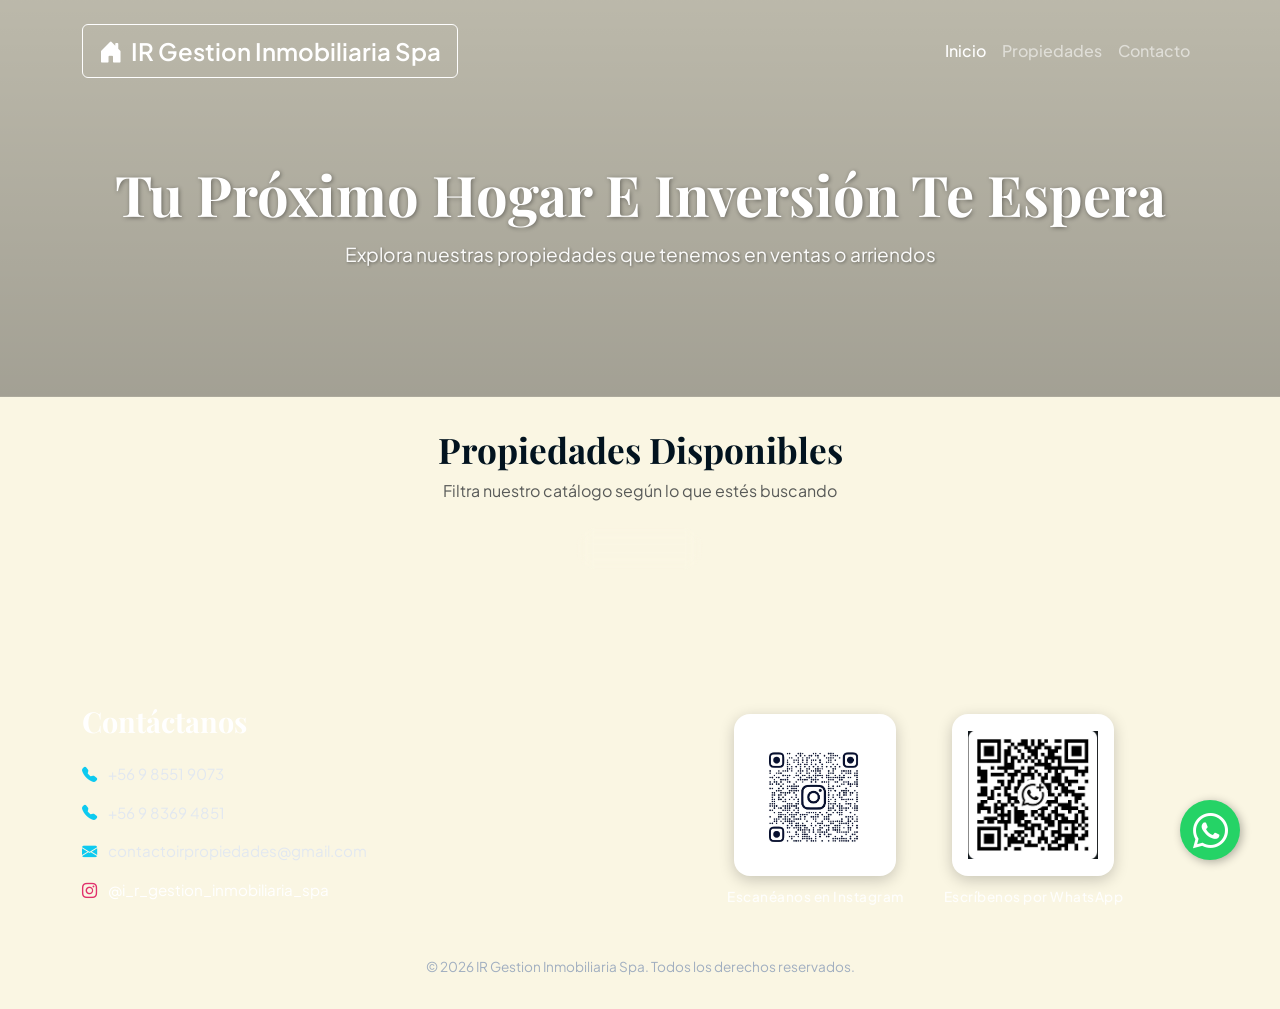
==== commit 3e80db5a: "Update social media preview image to vista_Face.jpg - Change Open Graph image to vista_Face.jpg - Up" ====
--- a/index.html
+++ b/index.html
@@ -5,6 +5,27 @@
     <meta name="viewport" content="width=device-width, initial-scale=1.0">
     <meta name="description" content="Catálogo de propiedades en venta - Casas y departamentos">
     <title>Corredora de Propiedades</title>
+
+    <!-- Open Graph / Redes sociales -->
+    <meta property="og:type" content="website">
+    <meta property="og:site_name" content="IR Gestión Inmobiliaria Spa">
+    <meta property="og:locale" content="es_CL">
+    <meta property="og:url" content="https://www.irgestioninmobiliariaspa.cl/">
+    <meta property="og:title" content="IR Gestión Inmobiliaria Spa | Encuentra tu Hogar Ideal">
+    <meta property="og:description" content="Encuentra tu hogar ideal. Casas, departamentos y terrenos en venta y arriendo en la V Región de Valparaíso. Agenda tu visita con IR Gestión Inmobiliaria Spa.">
+    <meta property="og:image" content="https://www.irgestioninmobiliariaspa.cl/imagenes/vista_Face.jpg">
+    <meta property="og:image:secure_url" content="https://www.irgestioninmobiliariaspa.cl/imagenes/vista_Face.jpg">
+    <meta property="og:image:type" content="image/jpeg">
+    <meta property="og:image:width" content="1351">
+    <meta property="og:image:height" content="784">
+    <meta property="og:image:alt" content="IR Gestión Inmobiliaria Spa - Encuentra tu hogar ideal">
+
+    <!-- Twitter / X -->
+    <meta name="twitter:card" content="summary_large_image">
+    <meta name="twitter:title" content="IR Gestión Inmobiliaria Spa | Encuentra tu Hogar Ideal">
+    <meta name="twitter:description" content="Encuentra tu hogar ideal. Casas, departamentos y terrenos en venta y arriendo en la V Región de Valparaíso.">
+    <meta name="twitter:image" content="https://www.irgestioninmobiliariaspa.cl/imagenes/vista_Face.jpg">
+    <meta name="twitter:image:alt" content="IR Gestión Inmobiliaria Spa - Encuentra tu hogar ideal">
     
     <link class="rounded-circle" rel="icon" type="image/jpeg" href="imagenes/Logo_Principal.jpeg">
     
